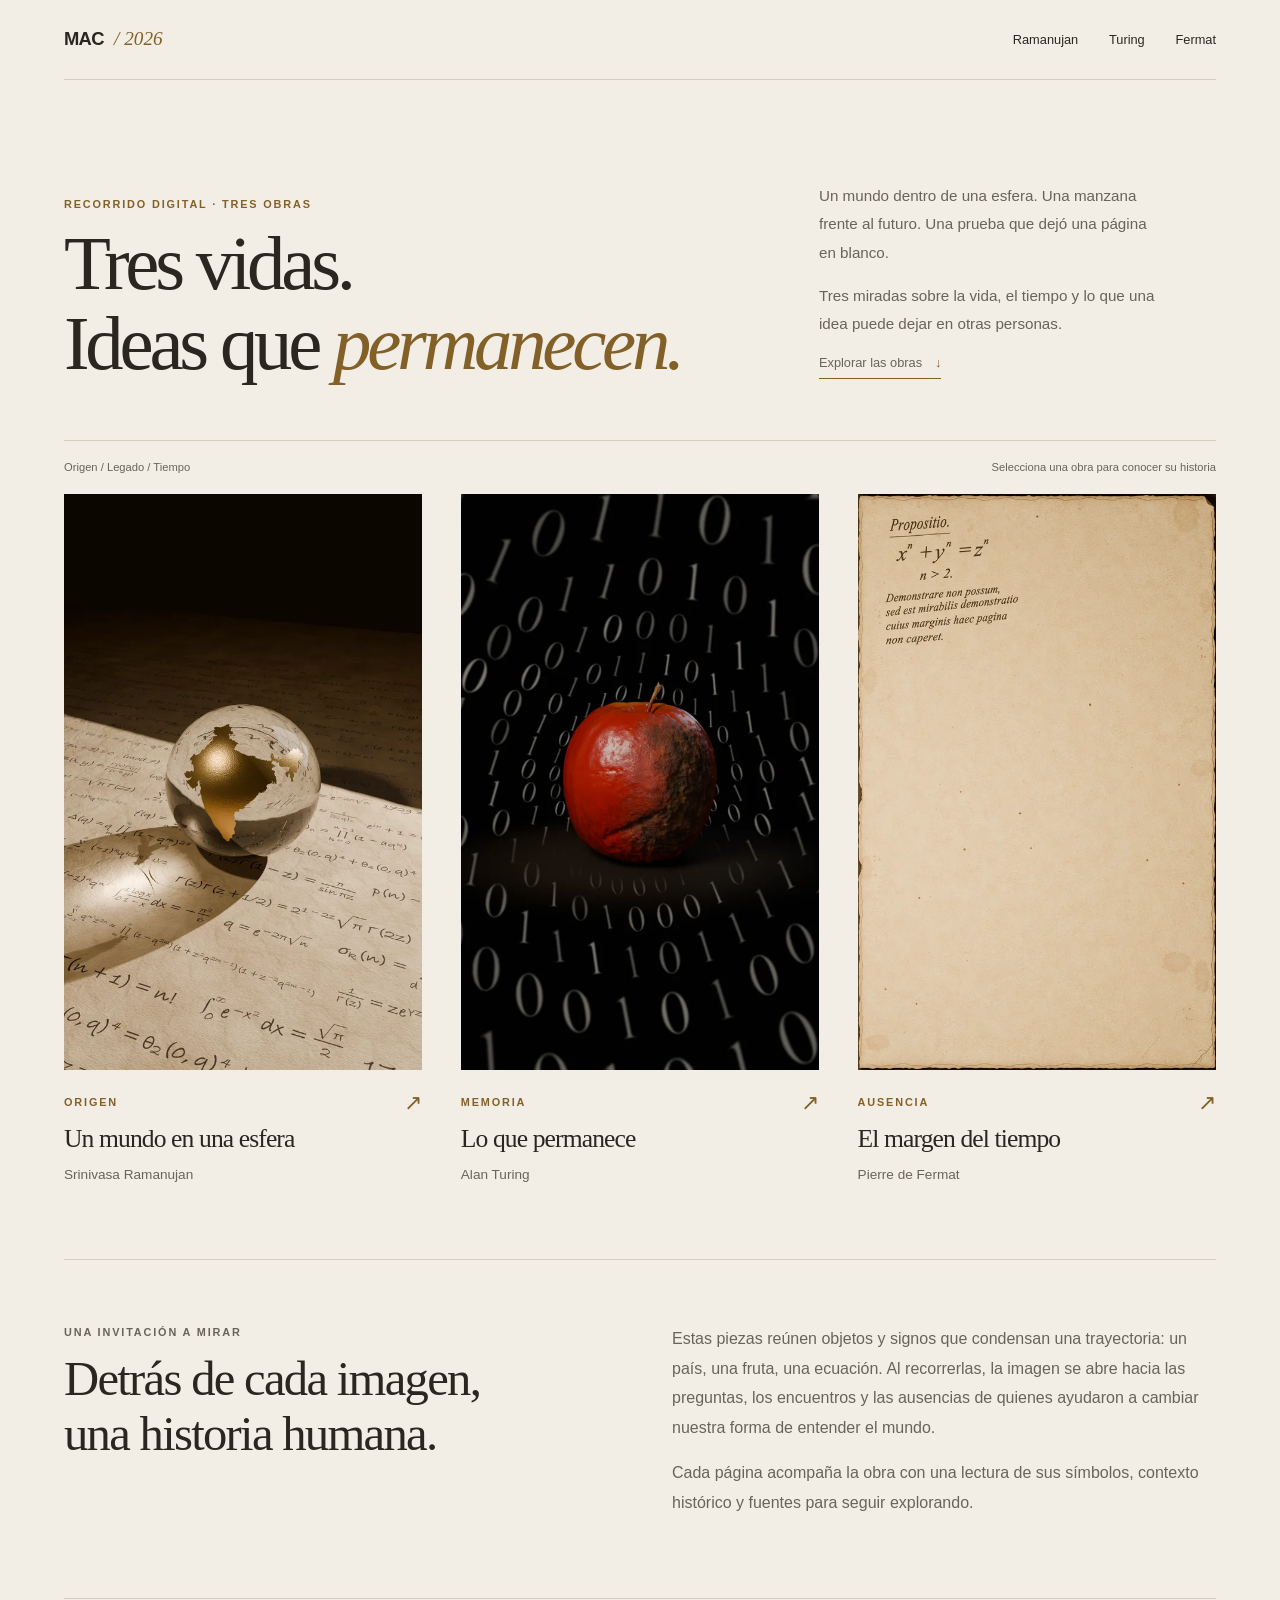
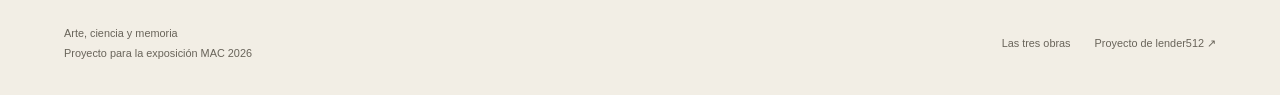
==== index.html @ 4e104d6e "Publica tres obras de MAC 2026 con contexto histórico y fuentes" ====
<!doctype html>
<html lang="es"><head>
<meta charset="utf-8"><meta name="viewport" content="width=device-width, initial-scale=1">
<title>Arte, ciencia y memoria · MAC 2026</title>
<meta name="description" content="Tres obras sobre Ramanujan, Turing y Fermat: el origen de una mirada, la persistencia de un legado y el tiempo de una demostración.">
<meta name="theme-color" content="#f2eee5">
<link rel="canonical" href="https://lender512.github.io/mac-2026-obras/">
<meta property="og:type" content="website">
<meta property="og:title" content="Arte, ciencia y memoria · MAC 2026">
<meta property="og:description" content="Tres obras sobre Ramanujan, Turing y Fermat: el origen de una mirada, la persistencia de un legado y el tiempo de una demostración.">
<meta property="og:url" content="https://lender512.github.io/mac-2026-obras/">
<meta property="og:locale" content="es_PE">
<meta property="og:image" content="https://lender512.github.io/mac-2026-obras/assets/images/ramanujan.webp">
<meta property="og:image:alt" content="Obra digital de la exposición MAC 2026">
<meta name="twitter:card" content="summary_large_image">
<link rel="icon" type="image/svg+xml" href="assets/favicon.svg">
<link rel="stylesheet" href="assets/site.css">
<script src="assets/site.js" defer></script>
</head><body data-theme="home"><a class="skip" href="#contenido">Saltar al contenido</a>
<div class="shell"><header class="site-header"><a class="brand" href="./" aria-label="MAC 2026, inicio"><strong>MAC</strong><span>/ 2026</span></a><nav class="site-nav" aria-label="Las tres obras"><a href="ramanujan/">Ramanujan</a><a href="turing/">Turing</a><a href="fermat/">Fermat</a></nav></header></div><main id="contenido" class="shell"><section class="home-intro" aria-labelledby="titulo"><div><p class="eyebrow">Recorrido digital · Tres obras</p><h1 id="titulo">Tres vidas.<br>Ideas que <em>permanecen.</em></h1></div><div class="intro-note"><p>Un mundo dentro de una esfera. Una manzana frente al futuro. Una prueba que dejó una página en blanco.</p><p>Tres miradas sobre la vida, el tiempo y lo que una idea puede dejar en otras personas.</p><a class="text-link" href="#obras">Explorar las obras <span aria-hidden="true">↓</span></a></div></section>
    <section id="obras" aria-label="Las tres obras"><div class="gallery-heading"><p>Origen / Legado / Tiempo</p><p>Selecciona una obra para conocer su historia</p></div><div class="gallery"><a class="gallery-piece" href="ramanujan/"><div class="gallery-image"><img src="assets/images/ramanujan-600.webp" srcset="assets/images/ramanujan-600.webp 600w, assets/images/ramanujan.webp 1600w" sizes="(max-width: 640px) calc(100vw - 40px), (max-width: 1440px) 28vw, 400px" width="1600" height="2574" alt="Una esfera de cristal con el mapa de India en oro sobre un papel cubierto de fórmulas matemáticas; una luz diagonal atraviesa la escena."></div>
        <div class="gallery-meta"><span class="eyebrow">Origen</span><span class="arrow" aria-hidden="true">↗</span></div><h2>Un mundo en una esfera</h2><p class="artist">Srinivasa Ramanujan</p></a><a class="gallery-piece" href="turing/"><div class="gallery-image"><img src="assets/images/turing-600.webp" srcset="assets/images/turing-600.webp 600w, assets/images/turing.webp 1600w" sizes="(max-width: 640px) calc(100vw - 40px), (max-width: 1440px) 28vw, 400px" width="1600" height="2574" alt="Una manzana roja podrida y arrugada en el centro de un fondo negro de ceros y unos en espiral, cada vez más grandes hacia los bordes."></div>
        <div class="gallery-meta"><span class="eyebrow">Memoria</span><span class="arrow" aria-hidden="true">↗</span></div><h2>Lo que permanece</h2><p class="artist">Alan Turing</p></a><a class="gallery-piece" href="fermat/"><div class="gallery-image"><img src="assets/images/fermat-600.webp" srcset="assets/images/fermat-600.webp 600w, assets/images/fermat.webp 1600w" sizes="(max-width: 640px) calc(100vw - 40px), (max-width: 1440px) 28vw, 400px" width="1600" height="2574" alt="Una hoja de papel envejecido con una ecuación y una anotación en latín en la esquina superior izquierda; casi toda la página permanece vacía."></div>
        <div class="gallery-meta"><span class="eyebrow">Ausencia</span><span class="arrow" aria-hidden="true">↗</span></div><h2>El margen del tiempo</h2><p class="artist">Pierre de Fermat</p></a></div></section>
    <section class="home-ending" aria-labelledby="mirada"><div><p class="eyebrow">Una invitación a mirar</p><h2 id="mirada">Detrás de cada imagen,<br>una historia humana.</h2></div><div><p>Estas piezas reúnen objetos y signos que condensan una trayectoria: un país, una fruta, una ecuación. Al recorrerlas, la imagen se abre hacia las preguntas, los encuentros y las ausencias de quienes ayudaron a cambiar nuestra forma de entender el mundo.</p><p>Cada página acompaña la obra con una lectura de sus símbolos, contexto histórico y fuentes para seguir explorando.</p></div></section></main><div class="shell"><footer class="site-footer"><span>Arte, ciencia y memoria<br>Proyecto para la exposición MAC 2026</span><div class="footer-links"><a href="./">Las tres obras</a><a href="https://github.com/lender512/mac-2026-obras">Proyecto de lender512 ↗</a></div></footer></div></body></html>
---- assets/site.css ----
@charset "UTF-8";

:root {
  color-scheme: light;
  --paper: #f2eee5;
  --ink: #292720;
  --muted: #69645a;
  --line: #d4cdbf;
  --accent: #826027;
  --surface: #e7dfd0;
  --serif: Georgia, "Times New Roman", serif;
  --sans: -apple-system, BlinkMacSystemFont, "Segoe UI", sans-serif;
}

* { box-sizing: border-box; }
html { scroll-behavior: smooth; scroll-padding-top: 2rem; }
body { margin: 0; background: var(--paper); color: var(--ink); font-family: var(--sans); -webkit-font-smoothing: antialiased; }
body[data-theme="turing"] { color-scheme: dark; --paper: #111313; --ink: #f1eee5; --muted: #b3b3a8; --line: #3b3e3a; --accent: #eea38b; --surface: #1c201e; }
body[data-theme="fermat"] { --paper: #f3e9d5; --surface: #e8d9ba; --accent: #83542b; --line: #d3c0a1; }
a { color: inherit; text-underline-offset: .25em; }
a:hover { color: var(--accent); }
a, button, input, summary { -webkit-tap-highlight-color: transparent; }
:focus-visible { outline: 3px solid var(--accent); outline-offset: 5px; }
img { display: block; max-width: 100%; height: auto; }
button, input { font: inherit; }
button { cursor: pointer; }
::selection { background: var(--accent); color: var(--paper); }
.shell { max-width: 1440px; padding-inline: clamp(1.25rem, 5vw, 5.5rem); margin-inline: auto; }
.skip { position: fixed; top: -10rem; left: 1rem; z-index: 100; padding: .8rem 1.2rem; background: var(--ink); color: var(--paper); }
.skip:focus { top: 1rem; }
.site-header { display: flex; justify-content: space-between; align-items: center; gap: 2rem; padding-block: 1.6rem; border-bottom: 1px solid var(--line); }
.brand { text-decoration: none; display: flex; align-items: baseline; gap: .65rem; white-space: nowrap; }
.brand strong { font-size: 1.15rem; letter-spacing: -.04em; }
.brand span { font-family: var(--serif); font-size: 1.2rem; font-style: italic; color: var(--accent); }
.site-nav { display: flex; gap: clamp(.9rem, 2.4vw, 2.4rem); flex-wrap: wrap; }
.site-nav a { font-size: .8rem; text-decoration: none; padding-block: .4rem; }
.site-nav a[aria-current="page"] { box-shadow: 0 1px 0 var(--accent); color: var(--accent); }
.eyebrow { font-size: .68rem; font-weight: 600; letter-spacing: .17em; text-transform: uppercase; color: var(--accent); line-height: 1.6; }
h1, h2, h3, p { margin-top: 0; }
h1, h2, h3 { font-family: var(--serif); font-weight: 400; }
h1 { font-size: clamp(3.3rem, 6vw, 6.4rem); line-height: 1.04; letter-spacing: -.055em; text-wrap: balance; margin-bottom: 1.8rem; }
h1 em { font-weight: 400; color: var(--accent); }
h2 { font-size: clamp(2rem, 3.8vw, 3.4rem); line-height: 1.12; letter-spacing: -.035em; text-wrap: balance; margin-bottom: 1.5rem; }
h3 { font-size: 1.65rem; line-height: 1.2; }
p { font-size: 1rem; line-height: 1.85; }
.home-intro { padding-top: clamp(3rem, 8vw, 7rem); padding-bottom: 3.5rem; display: grid; grid-template-columns: 1.7fr 1fr; gap: 5rem; align-items: end; }
.home-intro h1 { max-width: 850px; margin-bottom: 0; }
.home-intro .intro-note { max-width: 340px; padding-bottom: .3rem; color: var(--muted); }
.intro-note p { font-size: .95rem; }
.small-link { font-size: .8rem; }
.gallery-heading { display: flex; justify-content: space-between; align-items: center; gap: 1rem; border-top: 1px solid var(--line); padding-block: 1rem; }
.gallery-heading p { margin: 0; font-size: .7rem; color: var(--muted); }
.gallery { display: grid; grid-template-columns: repeat(3, minmax(0, 1fr)); gap: clamp(1rem, 3vw, 3rem); }
.gallery-piece { padding-bottom: 2.5rem; text-decoration: none; }
.gallery-image { overflow: hidden; background: var(--surface); aspect-ratio: 6791 / 10925; }
.gallery-image img { width: 100%; height: 100%; object-fit: contain; transition: transform .65s ease; }
.gallery-piece:hover img { transform: scale(1.025); }
.gallery-meta { display: flex; justify-content: space-between; align-items: center; margin-block: 1.2rem .6rem; }
.gallery-meta .arrow { font-size: 1.35rem; color: var(--accent); }
.gallery-piece h2 { font-size: clamp(1.5rem, 2vw, 2.05rem); margin-bottom: .5rem; }
.gallery-piece .artist { font-size: .85rem; color: var(--muted); margin-bottom: 0; }
.home-ending { display: grid; grid-template-columns: 1fr 1fr; gap: 4rem; padding-block: 4rem; border-top: 1px solid var(--line); margin-top: 2rem; }
.home-ending p { color: var(--muted); max-width: 560px; }
.hero { display: grid; grid-template-columns: 1fr .92fr; align-items: center; gap: clamp(2rem, 6vw, 6.5rem); padding-block: 3.5rem 4.5rem; }
.hero-copy { padding-block: 1rem; }
.person { font-size: clamp(1rem, 1.5vw, 1.25rem); font-family: var(--serif); margin-bottom: .25rem; }
.life-dates { font-size: .75rem; color: var(--muted); margin-bottom: 2.5rem; letter-spacing: .12em; }
.lede { color: var(--muted); font-size: 1.05rem; max-width: 500px; margin-bottom: 2.1rem; }
.text-link { display: inline-flex; align-items: center; gap: .8rem; font-size: .8rem; text-decoration: none; border-bottom: 1px solid var(--accent); padding-bottom: .5rem; }
.text-link span { color: var(--accent); }
.hero-art { margin: 0; justify-self: end; width: 100%; max-width: 430px; }
.artwork-link { display: block; background: #11100c; cursor: zoom-in; }
.artwork-link img { width: 100%; }
figcaption { display: flex; justify-content: space-between; gap: 1rem; padding-top: .8rem; color: var(--muted); font-size: .66rem; line-height: 1.7; }
.quote-band { margin: 0; padding-block: 2.5rem; border-top: 1px solid var(--line); border-bottom: 1px solid var(--line); font-family: var(--serif); font-size: clamp(1.55rem, 2.7vw, 2.5rem); font-style: italic; line-height: 1.4; max-width: 1100px; }
.reading-section { display: grid; grid-template-columns: .62fr 1fr; gap: clamp(2rem, 7vw, 8rem); padding-block: 4.5rem; border-bottom: 1px solid var(--line); }
.section-title { max-width: 350px; }
.prose { max-width: 680px; }
.prose p:last-child { margin-bottom: 0; }
.prose p { color: var(--muted); }
.prose strong { color: var(--ink); font-weight: 600; }
.source-ref { font-size: .65rem; margin-left: .2rem; color: var(--accent); text-decoration: none; }
.detail-list { padding: 0; margin: 0; list-style: none; counter-reset: detail; }
.detail-list li { padding-block: 1.3rem; border-top: 1px solid var(--line); position: relative; padding-left: 2.5rem; counter-increment: detail; }
.detail-list li:first-child { padding-top: 0; border-top: 0; }
.detail-list li::before { content: "0" counter(detail); font-size: .65rem; position: absolute; left: 0; top: 1.6rem; color: var(--accent); }
.detail-list li:first-child::before { top: .3rem; }
.detail-list h3 { font-size: 1.4rem; margin-bottom: .5rem; }
.detail-list p { font-size: .93rem; line-height: 1.85; }
.aside-note { font-size: .85rem !important; line-height: 1.8; padding: 1.2rem 1.4rem; border-left: 2px solid var(--accent); background: var(--surface); margin-top: 2rem; }
.timeline { padding: 0; margin: 0; list-style: none; }
.timeline li { display: grid; grid-template-columns: 80px 1fr; gap: 1.5rem; border-top: 1px solid var(--line); padding-block: 1.1rem; }
.timeline time { font-family: var(--serif); font-size: 1.6rem; color: var(--accent); }
.timeline p { font-size: .9rem; margin-bottom: 0; }
.timeline h3 { font-family: var(--sans); font-size: .9rem; font-weight: 600; margin-bottom: .3rem; }
.sources { padding-block: 3rem; border-bottom: 1px solid var(--line); }
.sources-heading { display: flex; justify-content: space-between; align-items: baseline; gap: 1rem; margin-bottom: 1rem; }
.sources-heading h2 { font-size: 1.6rem; margin-bottom: 0; }
.sources-heading p { font-size: .7rem; color: var(--muted); margin-bottom: 0; }
.sources ol { padding-left: 1.4rem; margin-bottom: 0; display: grid; gap: .8rem; }
.sources li { font-size: .8rem; line-height: 1.8; color: var(--muted); padding-left: .3rem; }
.sources a { color: var(--ink); }
.sources .credit { font-size: .75rem; color: var(--muted); margin: 1.8rem 0 0; }
.next-piece { padding-block: 3.5rem; display: flex; justify-content: space-between; gap: 2rem; align-items: center; text-decoration: none; }
.next-piece h2 { font-size: clamp(2rem, 3vw, 3rem); margin-bottom: .3rem; }
.next-piece p { margin: 0; font-size: .85rem; color: var(--muted); }
.next-piece .arrow { font-size: 2.5rem; font-family: var(--serif); color: var(--accent); }
.site-footer { padding-block: 1.6rem 2rem; display: flex; justify-content: space-between; align-items: center; gap: 1.5rem; border-top: 1px solid var(--line); color: var(--muted); font-size: .68rem; line-height: 1.8; }
.site-footer a { text-decoration: none; }
.site-footer .footer-links { display: flex; gap: 1.5rem; }
.equation { font-family: var(--serif); font-size: clamp(1.7rem, 3vw, 2.5rem); line-height: 1.8; color: var(--ink); letter-spacing: -.03em; margin-block: 1.5rem; }
.equation sup { font-size: .6em; }
.experiment { padding: clamp(1.2rem, 3vw, 2.5rem); background: var(--surface); margin-top: 2rem; }
.experiment h3 { margin-bottom: 1rem; }
.experiment label { display: flex; justify-content: space-between; gap: 1rem; font-size: .8rem; }
.experiment input { display: block; width: 100%; margin-block: 1.25rem; accent-color: var(--accent); }
.experiment .equation { font-size: clamp(1.5rem, 3.5vw, 2.5rem); margin-block: .5rem; font-variant-numeric: tabular-nums; }
.experiment .experiment-note { font-size: .75rem; line-height: 1.8; }
.experiment [data-result-note] { font-size: .85rem; color: var(--ink); margin-bottom: .8rem; }
.art-dialog { background: #111; color: #eee; border: 1px solid #555; padding: 3.5rem 1rem 1rem; max-width: min(95vw, 1100px); max-height: 94dvh; }
.art-dialog::backdrop { background: #000d; backdrop-filter: blur(5px); }
.art-dialog img { margin-inline: auto; max-height: calc(94dvh - 8rem); width: auto; object-fit: contain; }
.art-dialog p { margin: 1rem 0 0; font-size: .75rem; text-align: center; }
.art-dialog button { position: absolute; top: .8rem; right: 1rem; border: 1px solid #777; color: #eee; background: #222; padding: .5rem .8rem; font-size: .75rem; }

@media (min-width: 1600px) { .hero-art { max-width: 480px; } }
@media (max-width: 900px) {
  .home-intro { grid-template-columns: 1fr; gap: 1.8rem; padding-top: 3.5rem; }
  .home-intro .intro-note { max-width: 560px; }
  .hero { gap: 2rem; grid-template-columns: 1fr 1fr; }
  .hero h1 { font-size: clamp(2.6rem, 5.7vw, 4.2rem); }
  .reading-section { grid-template-columns: .65fr 1fr; gap: 2rem; }
  .home-ending { gap: 2rem; }
}
@media (max-width: 640px) {
  .site-header { align-items: flex-start; gap: 1rem; flex-wrap: wrap; padding-block: 1rem; }
  .site-nav { width: 100%; justify-content: space-between; gap: .8rem; }
  .site-nav a { font-size: .78rem; }
  .home-intro { padding-block: 2.5rem 2rem; }
  h1 { font-size: 3.35rem; }
  .gallery { grid-template-columns: 1fr; gap: 1rem; }
  .gallery-piece { padding-bottom: 1.5rem; }
  .gallery-piece h2 { font-size: 2rem; }
  .gallery-heading p:last-child { display: none; }
  .home-ending { grid-template-columns: 1fr; gap: .7rem; padding-block: 2.5rem; }
  .hero { grid-template-columns: 1fr; gap: 1.8rem; padding-block: 2.3rem 2.5rem; }
  .hero h1 { font-size: clamp(3rem, 12vw, 4.5rem); }
  .hero-copy { padding: 0; }
  .life-dates { margin-bottom: 1.4rem; }
  .lede { margin-bottom: 1.4rem; }
  .hero-art { max-width: 100%; }
  .quote-band { padding-block: 1.8rem; font-size: 1.6rem; }
  .reading-section { grid-template-columns: 1fr; padding-block: 2.6rem; gap: .5rem; }
  .section-title { max-width: 100%; }
  .section-title h2 { font-size: 2.2rem; margin-bottom: 1.5rem; }
  .timeline li { grid-template-columns: 65px 1fr; gap: 1rem; }
  .sources { padding-block: 2.3rem; }
  .sources-heading { display: block; }
  .sources-heading h2 { margin-bottom: .7rem; }
  .next-piece { padding-block: 2.5rem; }
  .site-footer { align-items: flex-start; flex-direction: column; gap: .7rem; }
}
@media (prefers-reduced-motion: reduce) {
  html { scroll-behavior: auto; }
  *, *::before, *::after { transition: none !important; animation: none !important; }
}
@media print {
  :root, body[data-theme] { --paper: white; --ink: black; --muted: #444; --accent: #444; --line: #aaa; --surface: #eee; }
  .site-header, .text-link, .next-piece, .experiment input, .site-footer, dialog { display: none; }
  .shell { padding: 0; }
  .hero { padding-block: 1rem; grid-template-columns: 1fr 1fr; }
  h1 { font-size: 3rem; }
  .reading-section { display: block; padding-block: 1rem; }
  .hero-art { max-width: 220px; }
  .sources a { overflow-wrap: anywhere; }
}
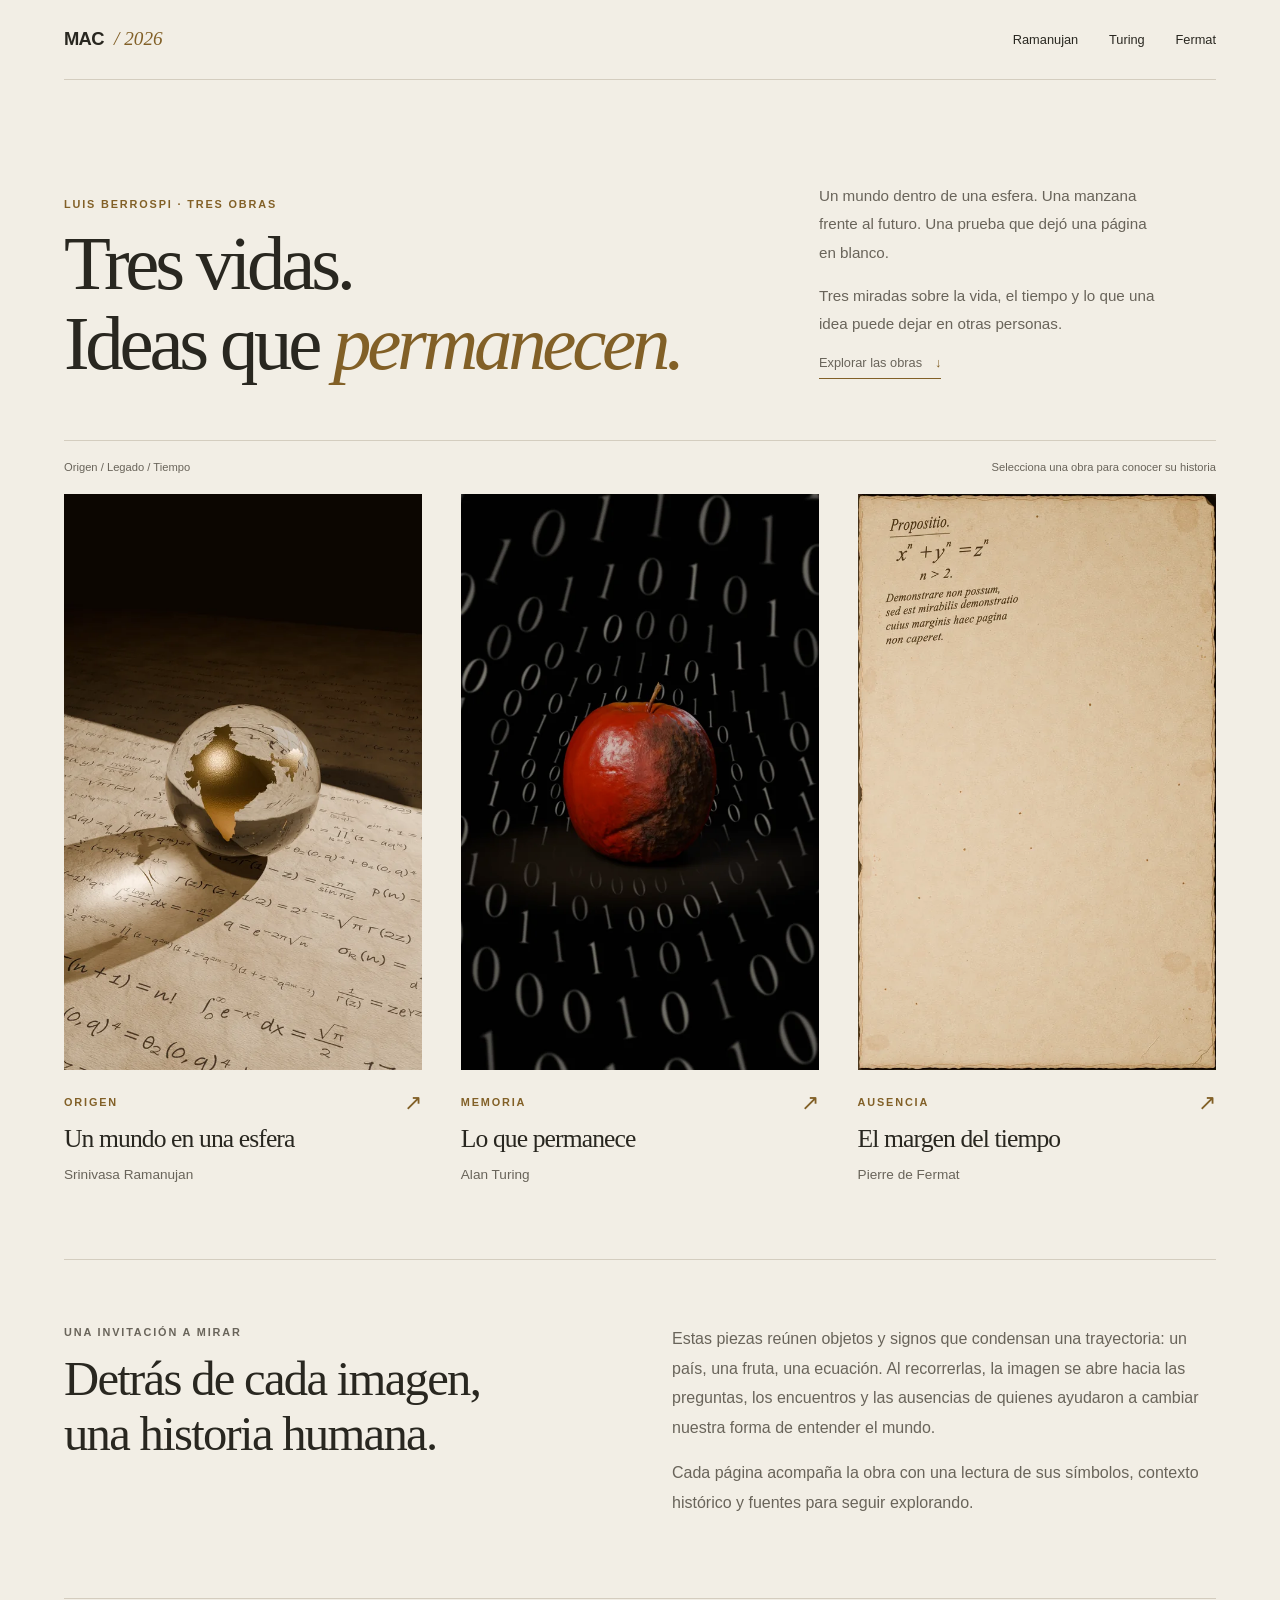
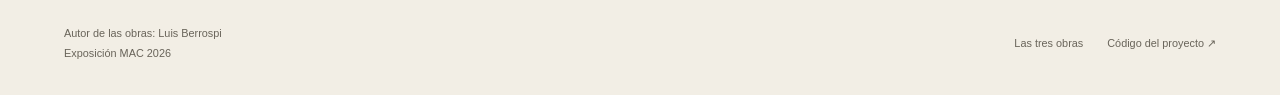
==== commit e72bfb17: "Acredita a Luis Berrospi como autor de las tres obras" ====
--- a/index.html
+++ b/index.html
@@ -1,6 +1,7 @@
 <!doctype html>
 <html lang="es"><head>
 <meta charset="utf-8"><meta name="viewport" content="width=device-width, initial-scale=1">
+<meta name="author" content="Luis Berrospi">
 <title>Arte, ciencia y memoria · MAC 2026</title>
 <meta name="description" content="Tres obras sobre Ramanujan, Turing y Fermat: el origen de una mirada, la persistencia de un legado y el tiempo de una demostración.">
 <meta name="theme-color" content="#f2eee5">
@@ -17,9 +18,9 @@
 <link rel="stylesheet" href="assets/site.css">
 <script src="assets/site.js" defer></script>
 </head><body data-theme="home"><a class="skip" href="#contenido">Saltar al contenido</a>
-<div class="shell"><header class="site-header"><a class="brand" href="./" aria-label="MAC 2026, inicio"><strong>MAC</strong><span>/ 2026</span></a><nav class="site-nav" aria-label="Las tres obras"><a href="ramanujan/">Ramanujan</a><a href="turing/">Turing</a><a href="fermat/">Fermat</a></nav></header></div><main id="contenido" class="shell"><section class="home-intro" aria-labelledby="titulo"><div><p class="eyebrow">Recorrido digital · Tres obras</p><h1 id="titulo">Tres vidas.<br>Ideas que <em>permanecen.</em></h1></div><div class="intro-note"><p>Un mundo dentro de una esfera. Una manzana frente al futuro. Una prueba que dejó una página en blanco.</p><p>Tres miradas sobre la vida, el tiempo y lo que una idea puede dejar en otras personas.</p><a class="text-link" href="#obras">Explorar las obras <span aria-hidden="true">↓</span></a></div></section>
+<div class="shell"><header class="site-header"><a class="brand" href="./" aria-label="MAC 2026, inicio"><strong>MAC</strong><span>/ 2026</span></a><nav class="site-nav" aria-label="Las tres obras"><a href="ramanujan/">Ramanujan</a><a href="turing/">Turing</a><a href="fermat/">Fermat</a></nav></header></div><main id="contenido" class="shell"><section class="home-intro" aria-labelledby="titulo"><div><p class="eyebrow">Luis Berrospi · Tres obras</p><h1 id="titulo">Tres vidas.<br>Ideas que <em>permanecen.</em></h1></div><div class="intro-note"><p>Un mundo dentro de una esfera. Una manzana frente al futuro. Una prueba que dejó una página en blanco.</p><p>Tres miradas sobre la vida, el tiempo y lo que una idea puede dejar en otras personas.</p><a class="text-link" href="#obras">Explorar las obras <span aria-hidden="true">↓</span></a></div></section>
     <section id="obras" aria-label="Las tres obras"><div class="gallery-heading"><p>Origen / Legado / Tiempo</p><p>Selecciona una obra para conocer su historia</p></div><div class="gallery"><a class="gallery-piece" href="ramanujan/"><div class="gallery-image"><img src="assets/images/ramanujan-600.webp" srcset="assets/images/ramanujan-600.webp 600w, assets/images/ramanujan.webp 1600w" sizes="(max-width: 640px) calc(100vw - 40px), (max-width: 1440px) 28vw, 400px" width="1600" height="2574" alt="Una esfera de cristal con el mapa de India en oro sobre un papel cubierto de fórmulas matemáticas; una luz diagonal atraviesa la escena."></div>
         <div class="gallery-meta"><span class="eyebrow">Origen</span><span class="arrow" aria-hidden="true">↗</span></div><h2>Un mundo en una esfera</h2><p class="artist">Srinivasa Ramanujan</p></a><a class="gallery-piece" href="turing/"><div class="gallery-image"><img src="assets/images/turing-600.webp" srcset="assets/images/turing-600.webp 600w, assets/images/turing.webp 1600w" sizes="(max-width: 640px) calc(100vw - 40px), (max-width: 1440px) 28vw, 400px" width="1600" height="2574" alt="Una manzana roja podrida y arrugada en el centro de un fondo negro de ceros y unos en espiral, cada vez más grandes hacia los bordes."></div>
         <div class="gallery-meta"><span class="eyebrow">Memoria</span><span class="arrow" aria-hidden="true">↗</span></div><h2>Lo que permanece</h2><p class="artist">Alan Turing</p></a><a class="gallery-piece" href="fermat/"><div class="gallery-image"><img src="assets/images/fermat-600.webp" srcset="assets/images/fermat-600.webp 600w, assets/images/fermat.webp 1600w" sizes="(max-width: 640px) calc(100vw - 40px), (max-width: 1440px) 28vw, 400px" width="1600" height="2574" alt="Una hoja de papel envejecido con una ecuación y una anotación en latín en la esquina superior izquierda; casi toda la página permanece vacía."></div>
         <div class="gallery-meta"><span class="eyebrow">Ausencia</span><span class="arrow" aria-hidden="true">↗</span></div><h2>El margen del tiempo</h2><p class="artist">Pierre de Fermat</p></a></div></section>
-    <section class="home-ending" aria-labelledby="mirada"><div><p class="eyebrow">Una invitación a mirar</p><h2 id="mirada">Detrás de cada imagen,<br>una historia humana.</h2></div><div><p>Estas piezas reúnen objetos y signos que condensan una trayectoria: un país, una fruta, una ecuación. Al recorrerlas, la imagen se abre hacia las preguntas, los encuentros y las ausencias de quienes ayudaron a cambiar nuestra forma de entender el mundo.</p><p>Cada página acompaña la obra con una lectura de sus símbolos, contexto histórico y fuentes para seguir explorando.</p></div></section></main><div class="shell"><footer class="site-footer"><span>Arte, ciencia y memoria<br>Proyecto para la exposición MAC 2026</span><div class="footer-links"><a href="./">Las tres obras</a><a href="https://github.com/lender512/mac-2026-obras">Proyecto de lender512 ↗</a></div></footer></div></body></html>
+    <section class="home-ending" aria-labelledby="mirada"><div><p class="eyebrow">Una invitación a mirar</p><h2 id="mirada">Detrás de cada imagen,<br>una historia humana.</h2></div><div><p>Estas piezas reúnen objetos y signos que condensan una trayectoria: un país, una fruta, una ecuación. Al recorrerlas, la imagen se abre hacia las preguntas, los encuentros y las ausencias de quienes ayudaron a cambiar nuestra forma de entender el mundo.</p><p>Cada página acompaña la obra con una lectura de sus símbolos, contexto histórico y fuentes para seguir explorando.</p></div></section></main><div class="shell"><footer class="site-footer"><span>Autor de las obras: Luis Berrospi<br>Exposición MAC 2026</span><div class="footer-links"><a href="./">Las tres obras</a><a href="https://github.com/lender512/mac-2026-obras">Código del proyecto ↗</a></div></footer></div></body></html>
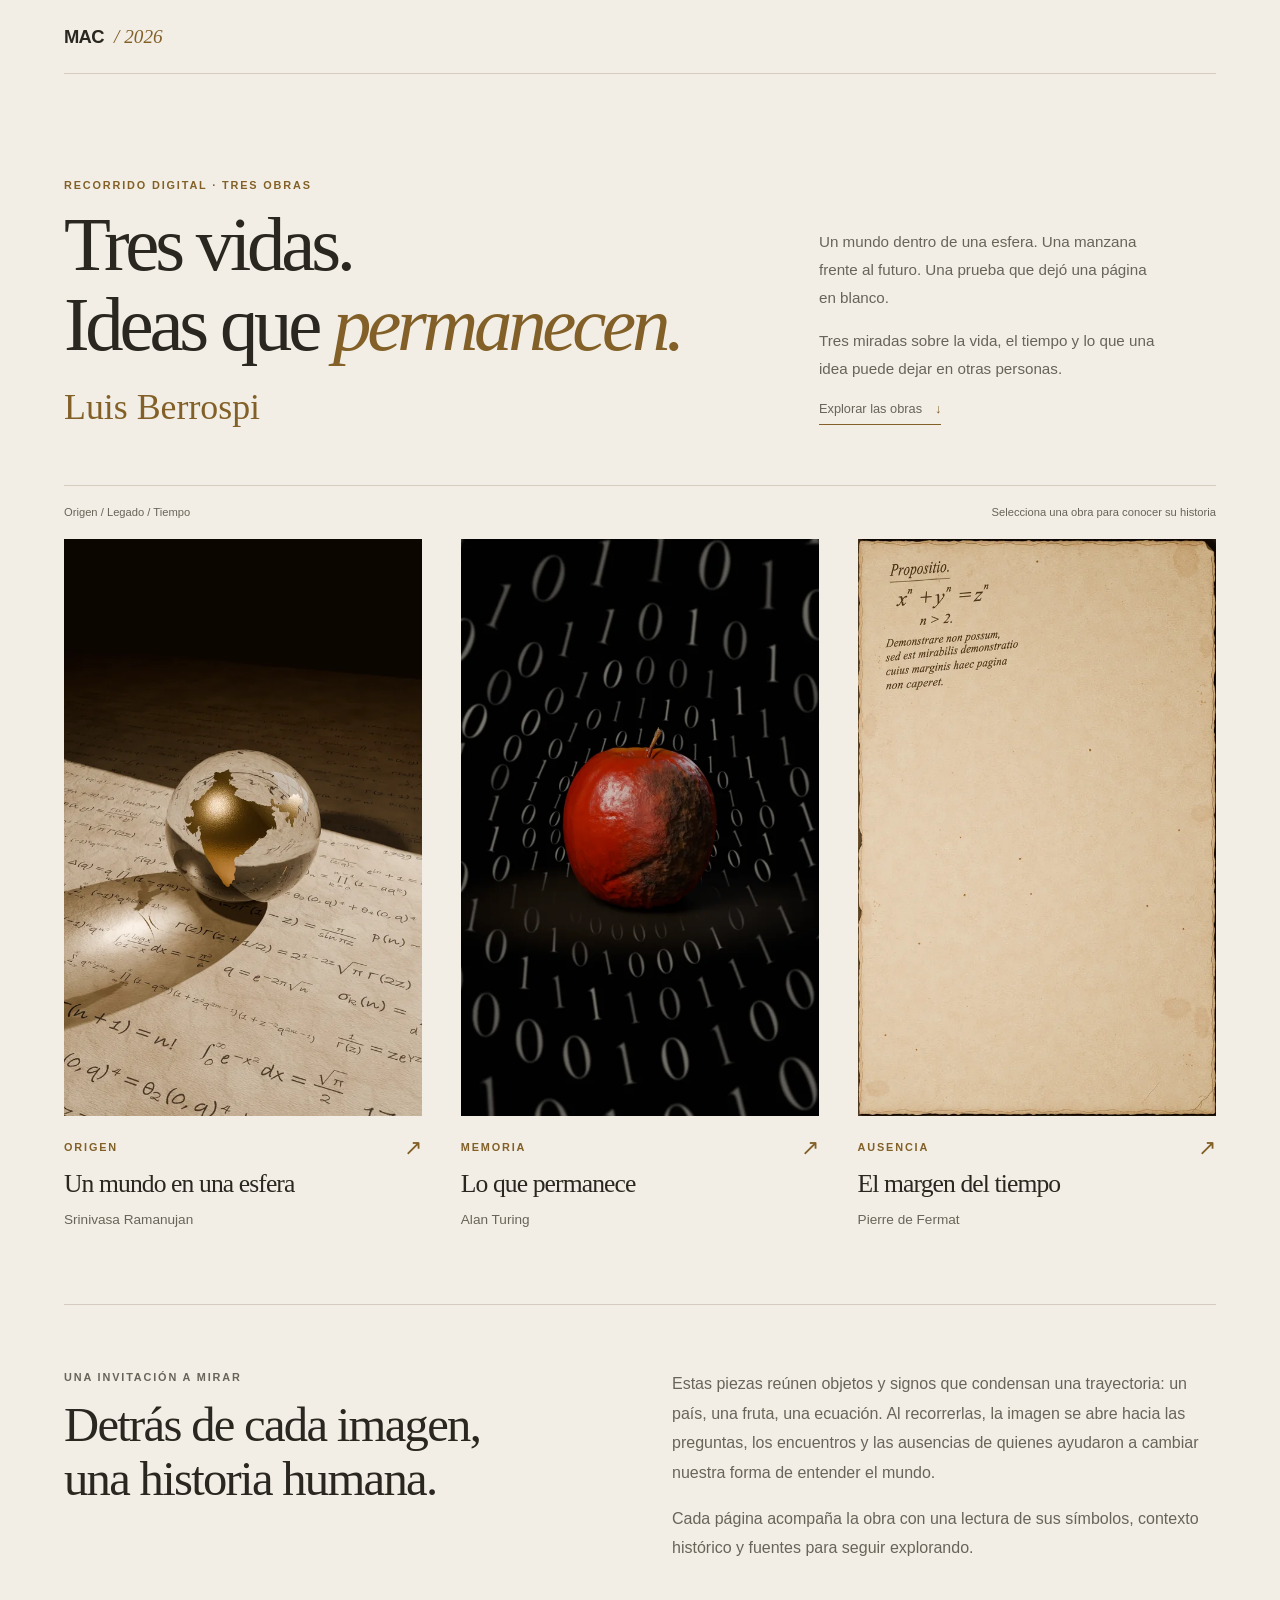
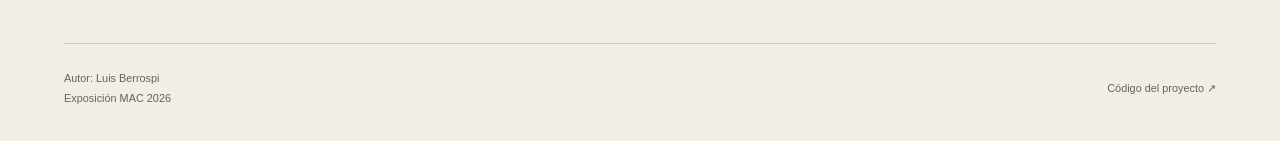
==== commit cc2440fa: "Presenta cada obra de forma independiente y destaca al autor bajo el título" ====
--- a/index.html
+++ b/index.html
@@ -18,9 +18,9 @@
 <link rel="stylesheet" href="assets/site.css">
 <script src="assets/site.js" defer></script>
 </head><body data-theme="home"><a class="skip" href="#contenido">Saltar al contenido</a>
-<div class="shell"><header class="site-header"><a class="brand" href="./" aria-label="MAC 2026, inicio"><strong>MAC</strong><span>/ 2026</span></a><nav class="site-nav" aria-label="Las tres obras"><a href="ramanujan/">Ramanujan</a><a href="turing/">Turing</a><a href="fermat/">Fermat</a></nav></header></div><main id="contenido" class="shell"><section class="home-intro" aria-labelledby="titulo"><div><p class="eyebrow">Luis Berrospi · Tres obras</p><h1 id="titulo">Tres vidas.<br>Ideas que <em>permanecen.</em></h1></div><div class="intro-note"><p>Un mundo dentro de una esfera. Una manzana frente al futuro. Una prueba que dejó una página en blanco.</p><p>Tres miradas sobre la vida, el tiempo y lo que una idea puede dejar en otras personas.</p><a class="text-link" href="#obras">Explorar las obras <span aria-hidden="true">↓</span></a></div></section>
+<div class="shell"><header class="site-header"><span class="brand"><strong>MAC</strong><span>/ 2026</span></span></header></div><main id="contenido" class="shell"><section class="home-intro" aria-labelledby="titulo"><div><p class="eyebrow">Recorrido digital · Tres obras</p><h1 id="titulo">Tres vidas.<br>Ideas que <em>permanecen.</em></h1><p class="author-subtitle">Luis Berrospi</p></div><div class="intro-note"><p>Un mundo dentro de una esfera. Una manzana frente al futuro. Una prueba que dejó una página en blanco.</p><p>Tres miradas sobre la vida, el tiempo y lo que una idea puede dejar en otras personas.</p><a class="text-link" href="#obras">Explorar las obras <span aria-hidden="true">↓</span></a></div></section>
     <section id="obras" aria-label="Las tres obras"><div class="gallery-heading"><p>Origen / Legado / Tiempo</p><p>Selecciona una obra para conocer su historia</p></div><div class="gallery"><a class="gallery-piece" href="ramanujan/"><div class="gallery-image"><img src="assets/images/ramanujan-600.webp" srcset="assets/images/ramanujan-600.webp 600w, assets/images/ramanujan.webp 1600w" sizes="(max-width: 640px) calc(100vw - 40px), (max-width: 1440px) 28vw, 400px" width="1600" height="2574" alt="Una esfera de cristal con el mapa de India en oro sobre un papel cubierto de fórmulas matemáticas; una luz diagonal atraviesa la escena."></div>
         <div class="gallery-meta"><span class="eyebrow">Origen</span><span class="arrow" aria-hidden="true">↗</span></div><h2>Un mundo en una esfera</h2><p class="artist">Srinivasa Ramanujan</p></a><a class="gallery-piece" href="turing/"><div class="gallery-image"><img src="assets/images/turing-600.webp" srcset="assets/images/turing-600.webp 600w, assets/images/turing.webp 1600w" sizes="(max-width: 640px) calc(100vw - 40px), (max-width: 1440px) 28vw, 400px" width="1600" height="2574" alt="Una manzana roja podrida y arrugada en el centro de un fondo negro de ceros y unos en espiral, cada vez más grandes hacia los bordes."></div>
         <div class="gallery-meta"><span class="eyebrow">Memoria</span><span class="arrow" aria-hidden="true">↗</span></div><h2>Lo que permanece</h2><p class="artist">Alan Turing</p></a><a class="gallery-piece" href="fermat/"><div class="gallery-image"><img src="assets/images/fermat-600.webp" srcset="assets/images/fermat-600.webp 600w, assets/images/fermat.webp 1600w" sizes="(max-width: 640px) calc(100vw - 40px), (max-width: 1440px) 28vw, 400px" width="1600" height="2574" alt="Una hoja de papel envejecido con una ecuación y una anotación en latín en la esquina superior izquierda; casi toda la página permanece vacía."></div>
         <div class="gallery-meta"><span class="eyebrow">Ausencia</span><span class="arrow" aria-hidden="true">↗</span></div><h2>El margen del tiempo</h2><p class="artist">Pierre de Fermat</p></a></div></section>
-    <section class="home-ending" aria-labelledby="mirada"><div><p class="eyebrow">Una invitación a mirar</p><h2 id="mirada">Detrás de cada imagen,<br>una historia humana.</h2></div><div><p>Estas piezas reúnen objetos y signos que condensan una trayectoria: un país, una fruta, una ecuación. Al recorrerlas, la imagen se abre hacia las preguntas, los encuentros y las ausencias de quienes ayudaron a cambiar nuestra forma de entender el mundo.</p><p>Cada página acompaña la obra con una lectura de sus símbolos, contexto histórico y fuentes para seguir explorando.</p></div></section></main><div class="shell"><footer class="site-footer"><span>Autor de las obras: Luis Berrospi<br>Exposición MAC 2026</span><div class="footer-links"><a href="./">Las tres obras</a><a href="https://github.com/lender512/mac-2026-obras">Código del proyecto ↗</a></div></footer></div></body></html>
+    <section class="home-ending" aria-labelledby="mirada"><div><p class="eyebrow">Una invitación a mirar</p><h2 id="mirada">Detrás de cada imagen,<br>una historia humana.</h2></div><div><p>Estas piezas reúnen objetos y signos que condensan una trayectoria: un país, una fruta, una ecuación. Al recorrerlas, la imagen se abre hacia las preguntas, los encuentros y las ausencias de quienes ayudaron a cambiar nuestra forma de entender el mundo.</p><p>Cada página acompaña la obra con una lectura de sus símbolos, contexto histórico y fuentes para seguir explorando.</p></div></section></main><div class="shell"><footer class="site-footer"><span>Autor: Luis Berrospi<br>Exposición MAC 2026</span><div class="footer-links"><a href="https://github.com/lender512/mac-2026-obras">Código del proyecto ↗</a></div></footer></div></body></html>
--- a/assets/site.css
+++ b/assets/site.css
@@ -45,6 +45,8 @@
 p { font-size: 1rem; line-height: 1.85; }
 .home-intro { padding-top: clamp(3rem, 8vw, 7rem); padding-bottom: 3.5rem; display: grid; grid-template-columns: 1.7fr 1fr; gap: 5rem; align-items: end; }
 .home-intro h1 { max-width: 850px; margin-bottom: 0; }
+.author-subtitle { font-family: var(--serif); font-size: clamp(1.8rem, 2.8vw, 2.6rem); line-height: 1.25; color: var(--accent); margin: -.6rem 0 1.8rem; }
+.home-intro .author-subtitle { margin: 1.25rem 0 0; }
 .home-intro .intro-note { max-width: 340px; padding-bottom: .3rem; color: var(--muted); }
 .intro-note p { font-size: .95rem; }
 .small-link { font-size: .8rem; }
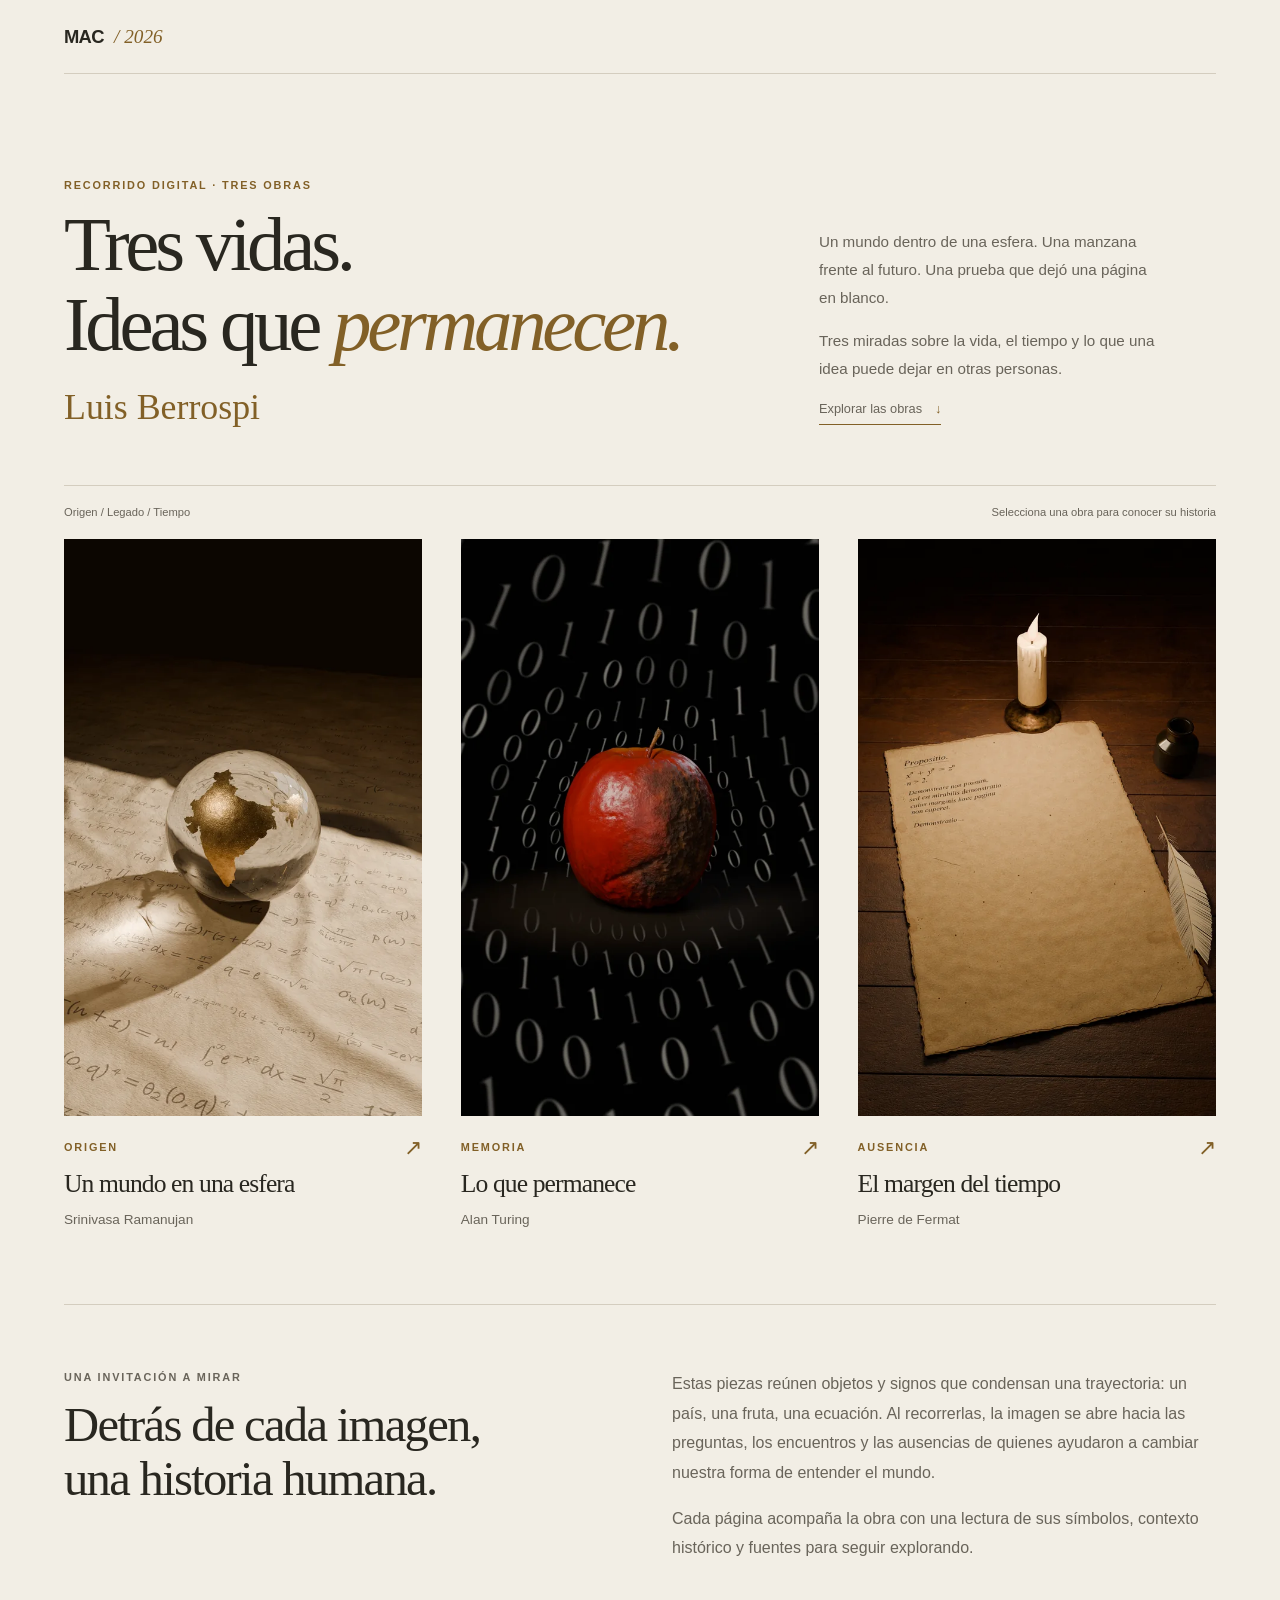
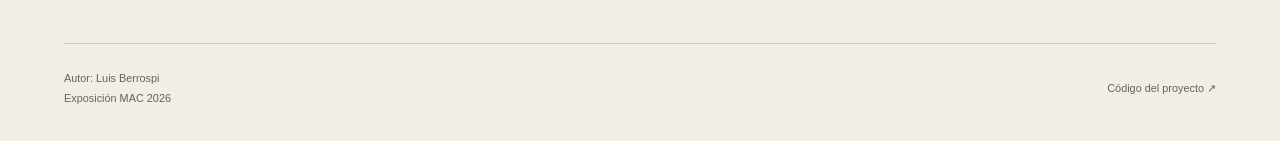
==== commit 221160f5: "Update Fermat artwork with candle and unfinished manuscript" ====
--- a/index.html
+++ b/index.html
@@ -21,6 +21,6 @@
 <div class="shell"><header class="site-header"><span class="brand"><strong>MAC</strong><span>/ 2026</span></span></header></div><main id="contenido" class="shell"><section class="home-intro" aria-labelledby="titulo"><div><p class="eyebrow">Recorrido digital · Tres obras</p><h1 id="titulo">Tres vidas.<br>Ideas que <em>permanecen.</em></h1><p class="author-subtitle">Luis Berrospi</p></div><div class="intro-note"><p>Un mundo dentro de una esfera. Una manzana frente al futuro. Una prueba que dejó una página en blanco.</p><p>Tres miradas sobre la vida, el tiempo y lo que una idea puede dejar en otras personas.</p><a class="text-link" href="#obras">Explorar las obras <span aria-hidden="true">↓</span></a></div></section>
     <section id="obras" aria-label="Las tres obras"><div class="gallery-heading"><p>Origen / Legado / Tiempo</p><p>Selecciona una obra para conocer su historia</p></div><div class="gallery"><a class="gallery-piece" href="ramanujan/"><div class="gallery-image"><img src="assets/images/ramanujan-600.webp" srcset="assets/images/ramanujan-600.webp 600w, assets/images/ramanujan.webp 1600w" sizes="(max-width: 640px) calc(100vw - 40px), (max-width: 1440px) 28vw, 400px" width="1600" height="2574" alt="Una esfera de cristal con el mapa de India en oro sobre un papel cubierto de fórmulas matemáticas; una luz diagonal atraviesa la escena."></div>
         <div class="gallery-meta"><span class="eyebrow">Origen</span><span class="arrow" aria-hidden="true">↗</span></div><h2>Un mundo en una esfera</h2><p class="artist">Srinivasa Ramanujan</p></a><a class="gallery-piece" href="turing/"><div class="gallery-image"><img src="assets/images/turing-600.webp" srcset="assets/images/turing-600.webp 600w, assets/images/turing.webp 1600w" sizes="(max-width: 640px) calc(100vw - 40px), (max-width: 1440px) 28vw, 400px" width="1600" height="2574" alt="Una manzana roja podrida y arrugada en el centro de un fondo negro de ceros y unos en espiral, cada vez más grandes hacia los bordes."></div>
-        <div class="gallery-meta"><span class="eyebrow">Memoria</span><span class="arrow" aria-hidden="true">↗</span></div><h2>Lo que permanece</h2><p class="artist">Alan Turing</p></a><a class="gallery-piece" href="fermat/"><div class="gallery-image"><img src="assets/images/fermat-600.webp" srcset="assets/images/fermat-600.webp 600w, assets/images/fermat.webp 1600w" sizes="(max-width: 640px) calc(100vw - 40px), (max-width: 1440px) 28vw, 400px" width="1600" height="2574" alt="Una hoja de papel envejecido con una ecuación y una anotación en latín en la esquina superior izquierda; casi toda la página permanece vacía."></div>
+        <div class="gallery-meta"><span class="eyebrow">Memoria</span><span class="arrow" aria-hidden="true">↗</span></div><h2>Lo que permanece</h2><p class="artist">Alan Turing</p></a><a class="gallery-piece" href="fermat/"><div class="gallery-image"><img src="assets/images/fermat-600.webp" srcset="assets/images/fermat-600.webp 600w, assets/images/fermat.webp 1600w" sizes="(max-width: 640px) calc(100vw - 40px), (max-width: 1440px) 28vw, 400px" width="1600" height="2574" alt="Un manuscrito envejecido sobre madera oscura, junto a una vela encendida, un tintero y una pluma de ave. En la esquina superior izquierda, una ecuación y una demostración apenas iniciada dejan casi toda la hoja vacía."></div>
         <div class="gallery-meta"><span class="eyebrow">Ausencia</span><span class="arrow" aria-hidden="true">↗</span></div><h2>El margen del tiempo</h2><p class="artist">Pierre de Fermat</p></a></div></section>
     <section class="home-ending" aria-labelledby="mirada"><div><p class="eyebrow">Una invitación a mirar</p><h2 id="mirada">Detrás de cada imagen,<br>una historia humana.</h2></div><div><p>Estas piezas reúnen objetos y signos que condensan una trayectoria: un país, una fruta, una ecuación. Al recorrerlas, la imagen se abre hacia las preguntas, los encuentros y las ausencias de quienes ayudaron a cambiar nuestra forma de entender el mundo.</p><p>Cada página acompaña la obra con una lectura de sus símbolos, contexto histórico y fuentes para seguir explorando.</p></div></section></main><div class="shell"><footer class="site-footer"><span>Autor: Luis Berrospi<br>Exposición MAC 2026</span><div class="footer-links"><a href="https://github.com/lender512/mac-2026-obras">Código del proyecto ↗</a></div></footer></div></body></html>
